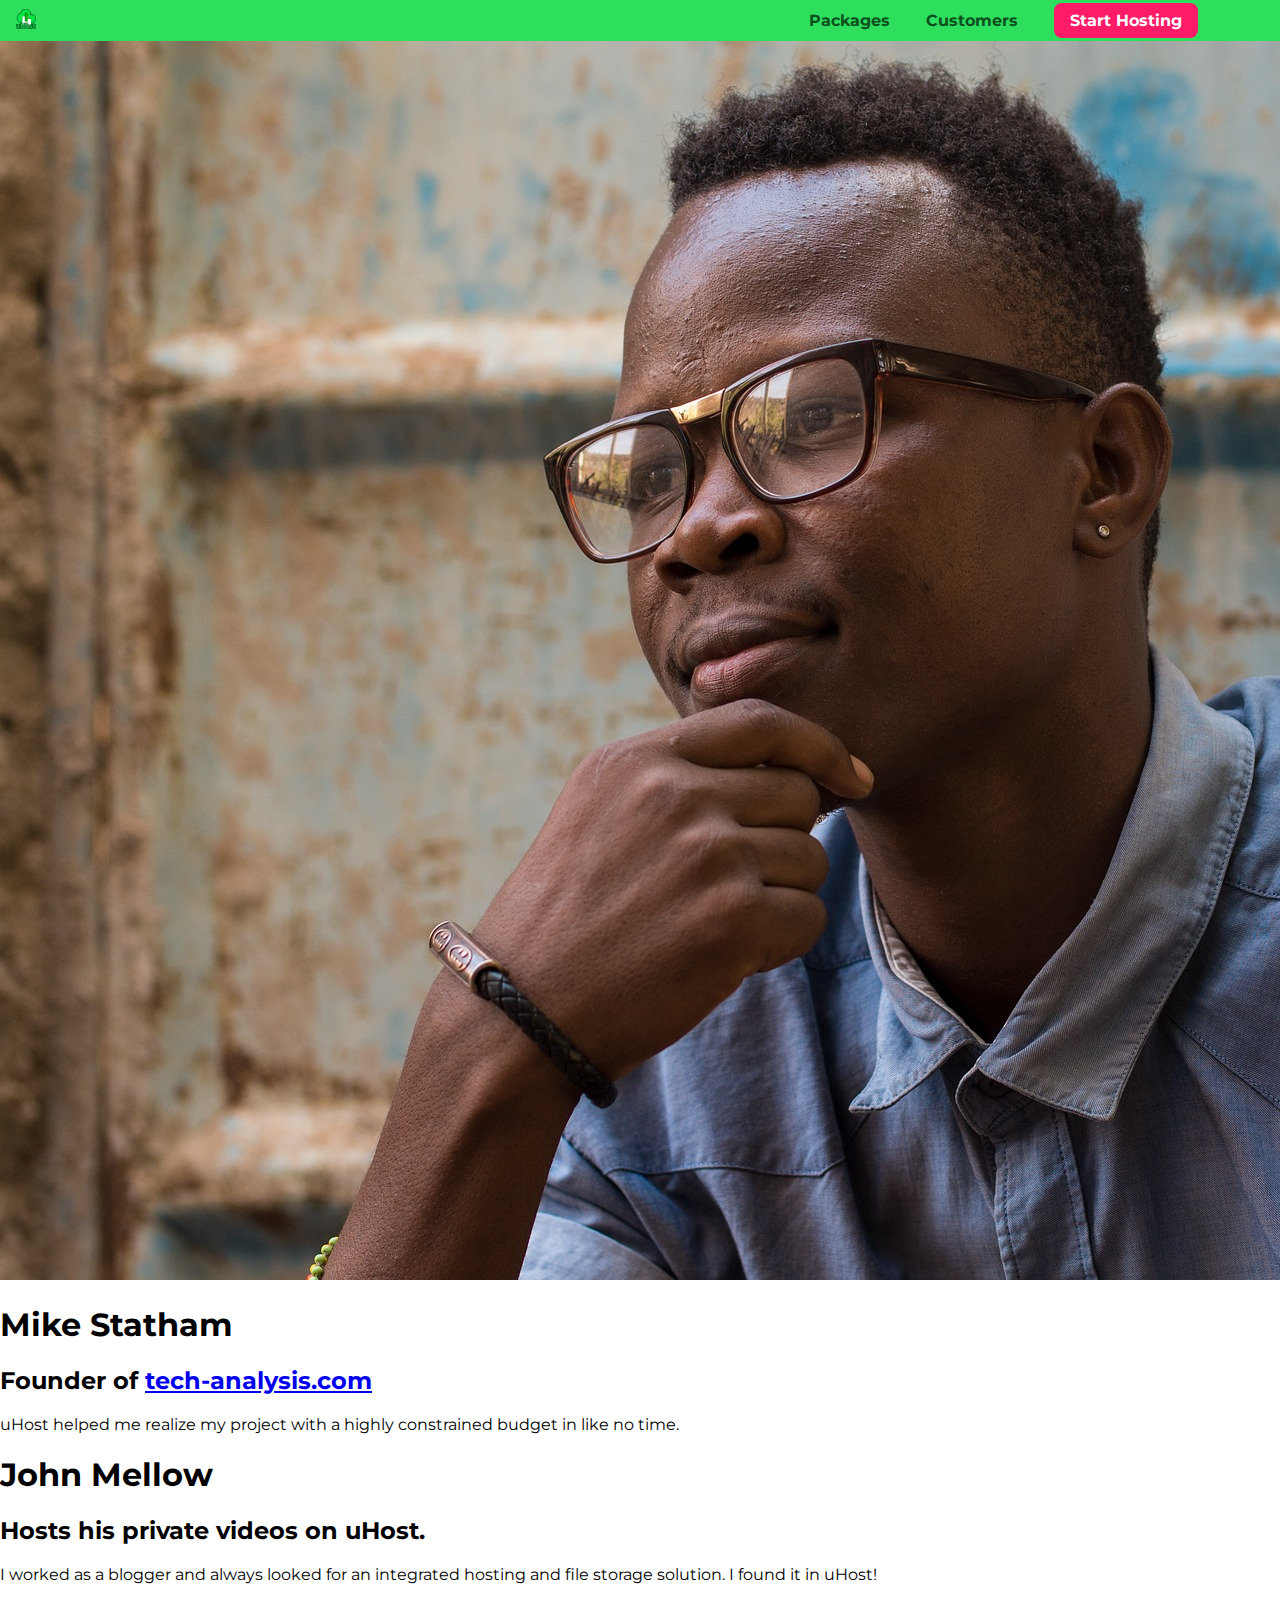
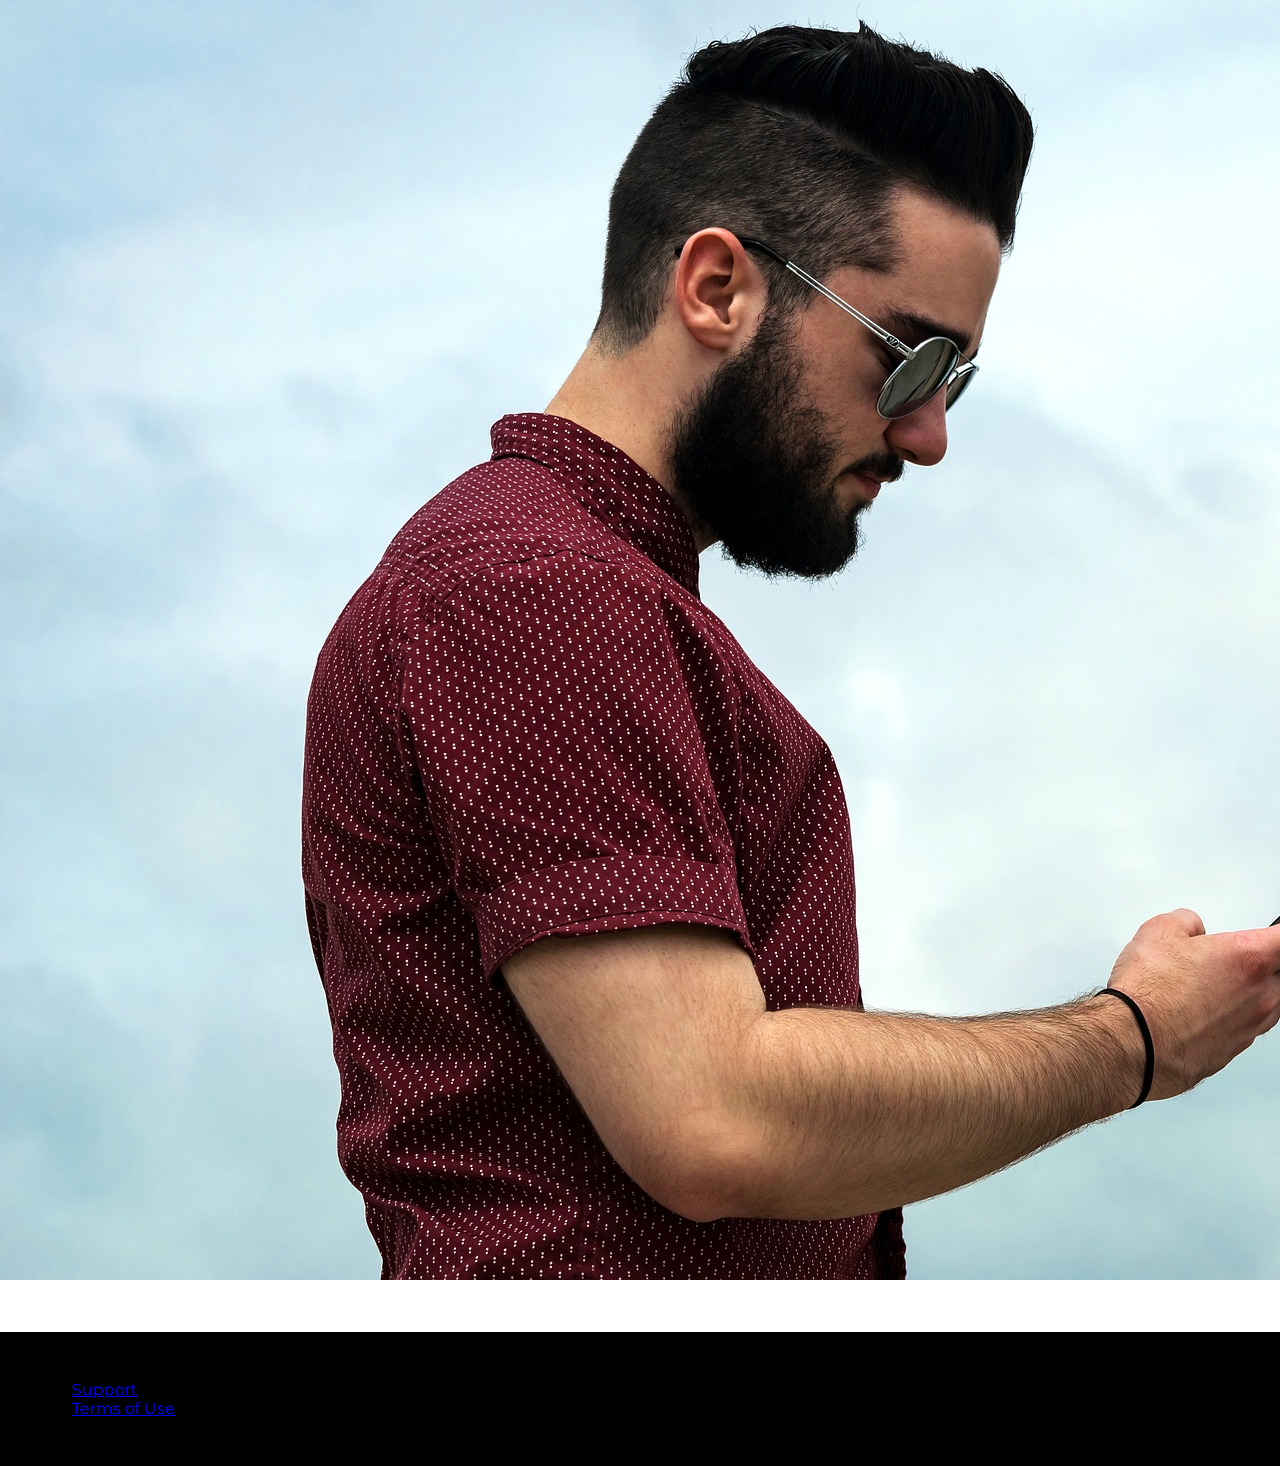
==== customers/index.html @ 660d281b "Adding the Customers Page to our Website" ====
<!DOCTYPE html>
<html lang="en">
  <head>
    <meta charset="UTF-8" />
    <meta name="viewport" content="width=device-width, initial-scale=1.0" />
    <meta http-equiv="X-UA-Compatible" content="ie=edge" />
    <title>uHost Customers</title>
    <link rel="shortcut icon" href="../favicon.png" />
    <link
      href="https://fonts.googleapis.com/css?family=Anton|Montserrat:400,700"
      rel="stylesheet"
    />
    <link rel="stylesheet" href="../shared.css" />
    <link rel="stylesheet" href="customers.css" />
  </head>

  <body>
    <header class="main-header">
      <div>
        <a href="../index.html" class="main-header__brand">
          <img src="../images/uhost-icon.png" alt="uHost" />
        </a>
      </div>
      <nav class="main-nav">
        <ul class="main-nav__items">
          <li class="main-nav__item">
            <a href="../packages/index.html">Packages</a>
          </li>
          <li class="main-nav__item">
            <a href="index.html">Customers</a>
          </li>
          <li class="main-nav__item main-nav__item--cta">
            <a href="../start-hosting/index.html">Start Hosting</a>
          </li>
        </ul>
      </nav>
    </header>
    <main>
      <div>
        <div class="testimonial" id="customer-1">
          <div class="testimonial__image-container">
            <img
              src="../images/customer-1.jpg"
              alt="Mike Statham - Customer"
              class="testimonial__image"
            />
          </div>
          <div class="testimonial__info">
            <h1 class="testimonial__name">Mike Statham</h1>
            <h2 class="testimonial__subtitle">
              Founder of
              <a href="tech-analysis.com">tech-analysis.com</a>
            </h2>
            <p class="testimonial__text">
              uHost helped me realize my project with a highly constrained
              budget in like no time.
            </p>
          </div>
        </div>
        <div class="testimonial" id="customer-2">
          <div class="testimonial__info">
            <h1 class="testimonial__name">John Mellow</h1>
            <h2 class="testimonial__subtitle">
              Hosts his private videos on uHost.
            </h2>
            <p class="testimonial__text">
              I worked as a blogger and always looked for an integrated hosting
              and file storage solution. I found it in uHost!
            </p>
          </div>
          <div class="testimonial__image-container">
            <img
              src="../images/customer-2.jpg"
              alt="John Mellow - Customer"
              class="testimonial__image"
            />
          </div>
        </div>
      </div>
    </main>
    <footer class="main-footer">
      <nav>
        <ul>
          <li>
            <a href="#">Support</a>
          </li>
          <li>
            <a href="#">Terms of Use</a>
          </li>
        </ul>
      </nav>
    </footer>
  </body>
</html>
---- shared.css ----
* {
  box-sizing: border-box;
}

body {
  font-family: 'Montserrat', sans-serif;
  margin: 0;
}
.main-header {
  width: 100%;
  background-color: #2ddf5c;
  padding: 8px 16px;
  position: fixed;
  top: 0;
  left: 0;
  z-index: 1;
}

.main-header > div {
  display: inline-block;
  vertical-align: middle;
}

.main-header__brand {
  color: #0e4f1f;
  text-decoration: none;
  font-weight: bold;
  font-size: 22px;
  height: 20px;
  display: inline-block;
}

.main-header__brand img {
  height: 100%;
}

.main-nav {
  display: inline-block;
  text-align: right;
  width: calc(100% - 74px);
  vertical-align: middle;
}

.main-nav__items {
  margin: 0;
  padding: 0;
  list-style: none;
}

.main-nav__item {
  display: inline-block;
  margin: 0 16px;
}

.main-nav__item a {
  text-decoration: none;
  color: #0e4f1f;
  font-weight: bold;
  padding: 3px 0;
}

.main-nav__item a:active,
.main-nav__item a:hover {
  color: white;
  border-bottom: 5px solid white;
}

.main-nav__item--cta a {
  color: white;
  background-color: #ff1b68;
  padding: 8px 16px;
  border-radius: 8px;
}

.main-nav__item--cta a:hover,
.main-nav__item--cta a:hover {
  color: #ff1b68;
  background: white;
  border: none;
}

.main-footer {
  background-color: black;
  padding: 32px;
  margin-top: 48px;
}

.main-footer__links {
  list-style: none;
  margin: 0;
  padding: 0;
  text-align: center;
}

.main-footer__link {
  display: inline-block;
  margin: 0 16px;
}

.main-footer__link a {
  color: white;
  text-decoration: none;
}

.main-footer__link a:hover,
.main-footer__link a:active {
  color: #ccc;
}

.button {
  background-color: #0e4f1f;
  color: white;
  font: inherit;
  border: 1.5px solid #0e4f1f;
  padding: 8px;
  border-radius: 8px;
  font-weight: bold;
  cursor: pointer;
}

.button:hover,
.button:active {
  background: white;
  color: #0e4f1f;
}

.button:focus {
  outline: none;
}
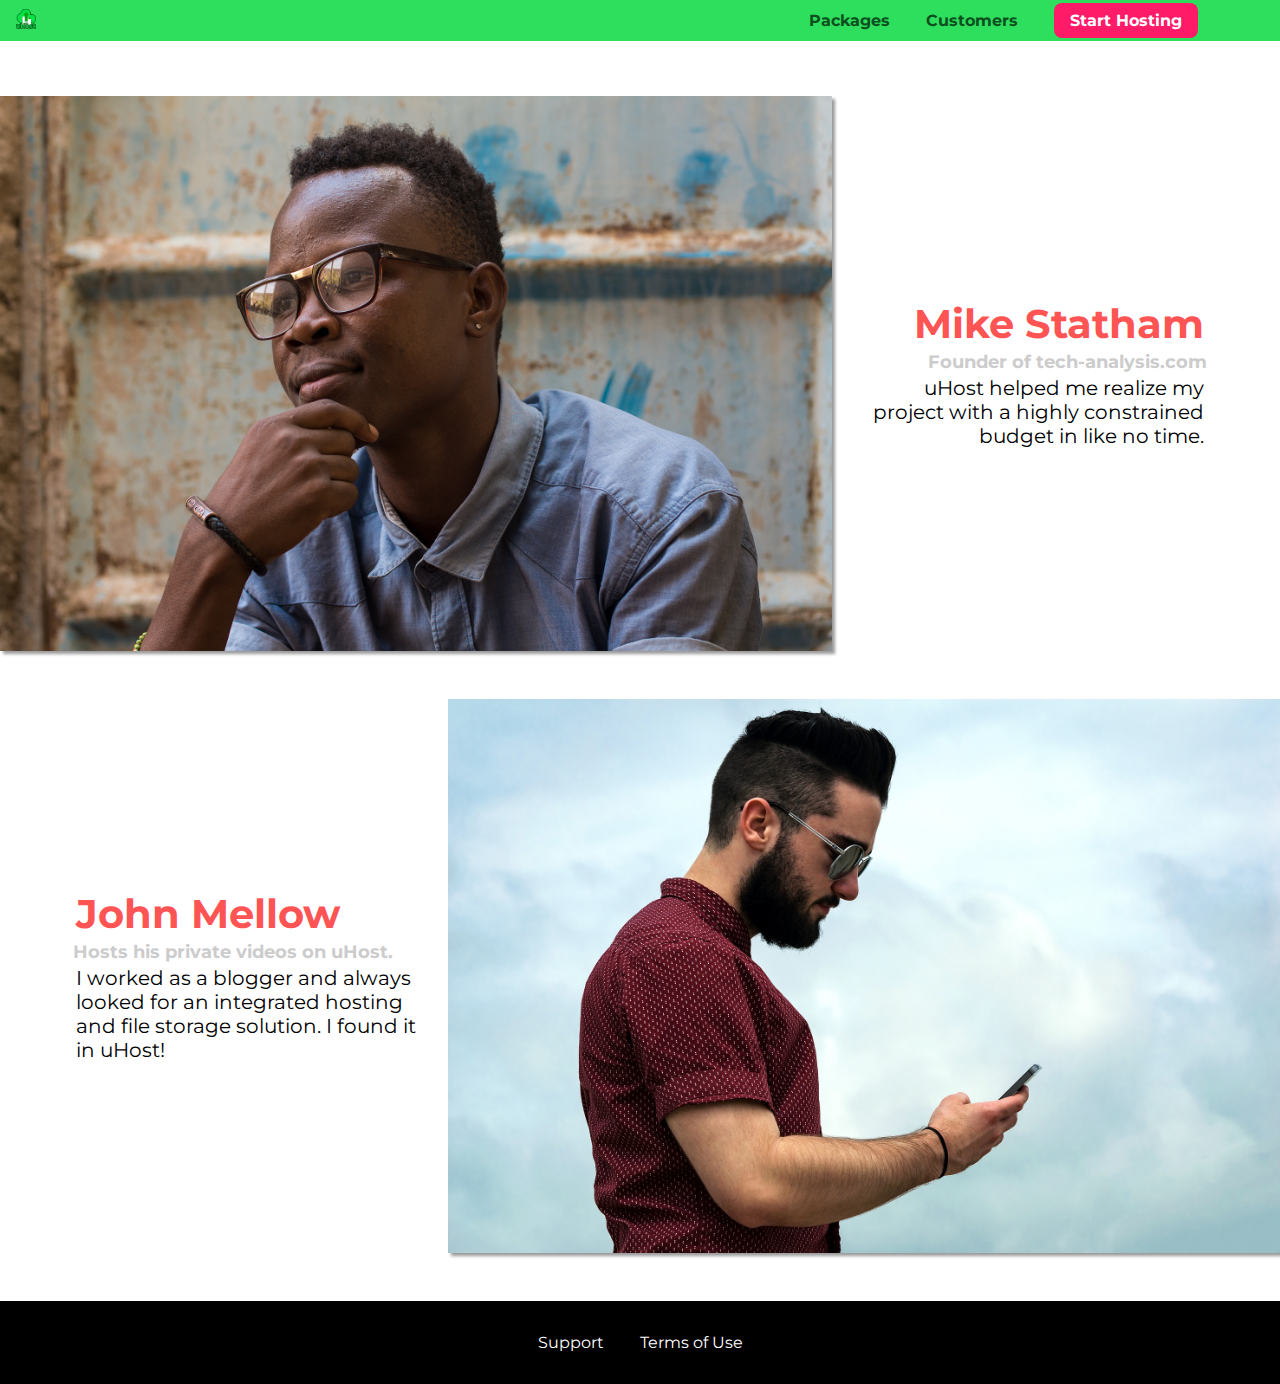
==== commit 14a5bd0d: "Working on the Image Layout" ====
--- a/customers/index.html
+++ b/customers/index.html
@@ -80,11 +80,11 @@
     </main>
     <footer class="main-footer">
       <nav>
-        <ul>
-          <li>
+        <ul class="main-footer__links">
+          <li class="main-footer__link">
             <a href="#">Support</a>
           </li>
-          <li>
+          <li class="main-footer__link">
             <a href="#">Terms of Use</a>
           </li>
         </ul>
--- a/customers/customers.css
+++ b/customers/customers.css
@@ -0,0 +1,66 @@
+.testimonial {
+  font-size: 20px;
+  margin: 48px 0;
+}
+
+.testimonial__list {
+  width: 80%;
+  margin: auto;
+}
+
+.testimonial:first-of-type {
+  margin-top: 96px;
+}
+
+.testimonial__image-container {
+  width: 65%;
+  display: inline-block;
+  vertical-align: middle;
+  box-shadow: 3px 3px 3px rgba(0,0,0,0.4);
+}
+
+.testimonial__image {
+    width: 100%;
+    vertical-align: top;
+}
+
+.testimonial__info {
+  text-align: right;
+  padding: 14px;
+  display: inline-block;
+  vertical-align: middle;
+  width: 30%;
+}
+
+#customer-2.testimonial {
+  text-align: right;
+}
+
+#customer-2 .testimonial__info {
+  text-align: left;
+}
+
+.testimonial__name {
+  margin: 3px;
+  color: #ff5454;
+}
+
+.testimonial__subtitle {
+  margin: 0;
+  font-size: 18px;
+  color: #ccc;
+}
+
+.testimonial__subtitle a {
+  color: inherit;
+  text-decoration: none;
+}
+
+.testimonial__subtitle a:hover,
+.testimonial__subtitle a:active {
+  color: #7a7a7a;
+}
+
+.testimonial__text {
+  margin: 3px;
+}
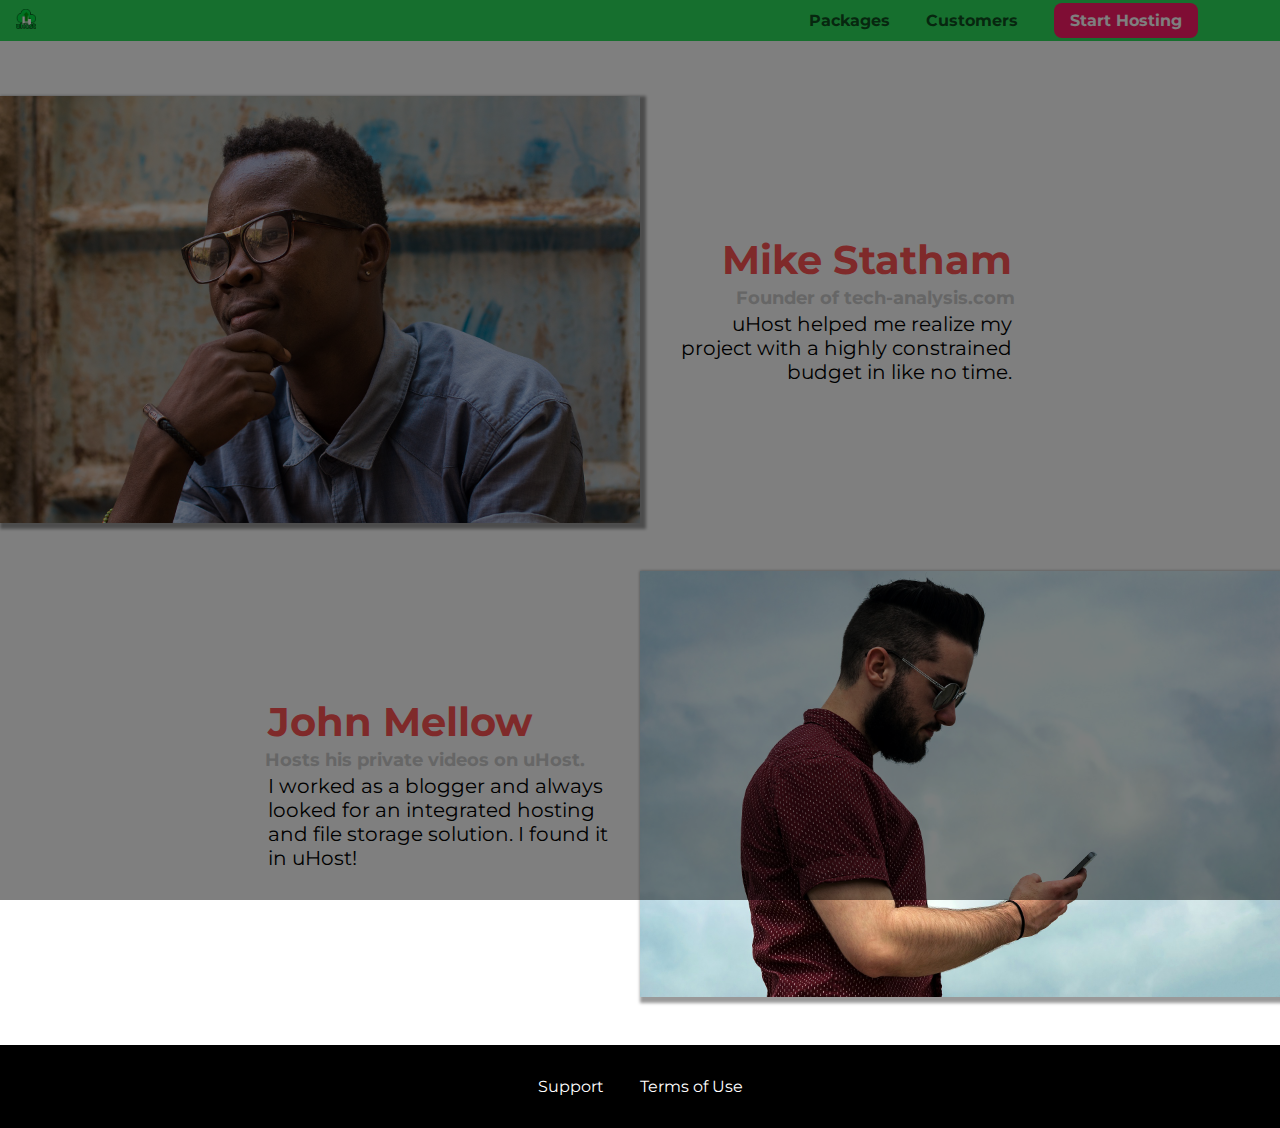
==== commit 269e9068: "Adding a backdrop" ====
--- a/customers/index.html
+++ b/customers/index.html
@@ -15,6 +15,7 @@
   </head>
 
   <body>
+    <div class="backdrop"></div>
     <header class="main-header">
       <div>
         <a href="../index.html" class="main-header__brand">
--- a/shared.css
+++ b/shared.css
@@ -6,6 +6,17 @@
   font-family: 'Montserrat', sans-serif;
   margin: 0;
 }
+
+.backdrop {
+  position: fixed;
+  top: 0;
+  left: 0;
+  z-index: 100;
+  width: 100%;
+  height: 100%;
+  background: rgba(0, 0, 0, 0.5);
+}
+
 .main-header {
   width: 100%;
   background-color: #2ddf5c;
--- a/customers/customers.css
+++ b/customers/customers.css
@@ -13,10 +13,10 @@
 }
 
 .testimonial__image-container {
-  width: 65%;
+  width: 50%;
   display: inline-block;
   vertical-align: middle;
-  box-shadow: 3px 3px 3px rgba(0,0,0,0.4);
+  box-shadow: 3px 3px 3px 3px rgba(0,0,0,0.4);
 }
 
 .testimonial__image {
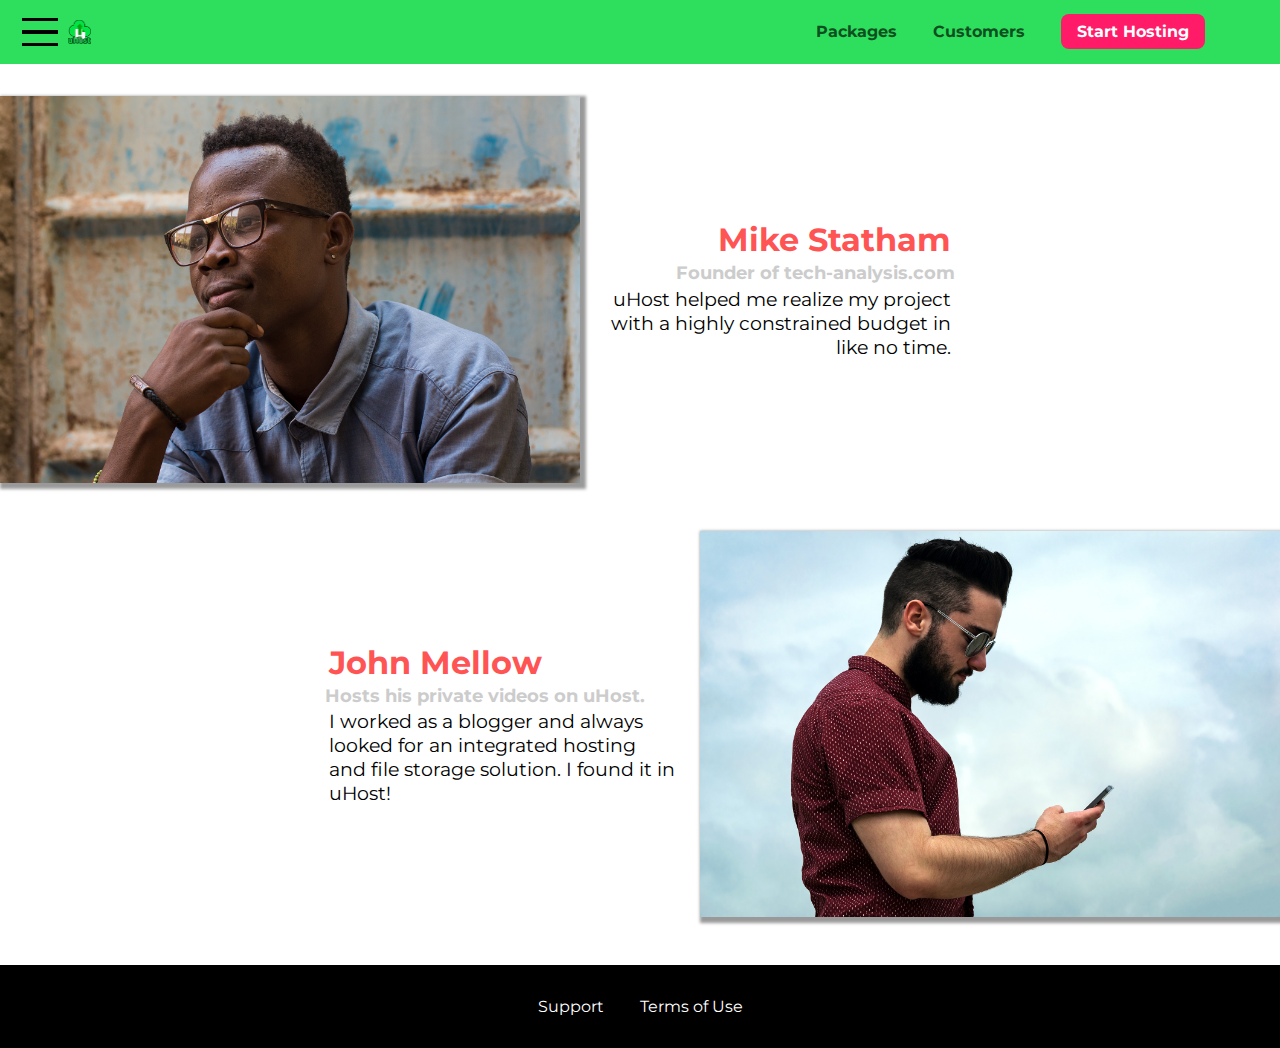
==== commit 4ceacc7d: "Cleaning Up our Code" ====
--- a/customers/index.html
+++ b/customers/index.html
@@ -18,6 +18,11 @@
     <div class="backdrop"></div>
     <header class="main-header">
       <div>
+        <button class="toggle-button">
+          <span class="toggle-button__bar"></span>
+          <span class="toggle-button__bar"></span>
+          <span class="toggle-button__bar"></span>
+        </button>
         <a href="../index.html" class="main-header__brand">
           <img src="../images/uhost-icon.png" alt="uHost" />
         </a>
@@ -36,6 +41,19 @@
         </ul>
       </nav>
     </header>
+    <nav class="mobile-nav">
+      <ul class="mobile-nav__items">
+        <li class="mobile-nav__item">
+          <a href="../packages/">Packages</a>
+        </li>
+        <li class="mobile-nav__item">
+          <a href="index.html">Customers</a>
+        </li>
+        <li class="mobile-nav__item mobile-nav__item--cta">
+          <a href="../start-hosting/index.html">Start Hosting</a>
+        </li>
+      </ul>
+    </nav>
     <main>
       <div>
         <div class="testimonial" id="customer-1">
@@ -91,5 +109,6 @@
         </ul>
       </nav>
     </footer>
+    <script src="../shared.js"></script>
   </body>
 </html>
--- a/shared.css
+++ b/shared.css
@@ -5,50 +5,82 @@
 body {
   font-family: 'Montserrat', sans-serif;
   margin: 0;
+  /* overflow-x: hidden;
+    overflow-y: hidden; */
+}
+
+body::-webkit-scrollbar {
+  width: 0;
 }
 
 .backdrop {
+  position: fixed;
+  display: none;
+  top: 0;
+  left: 0;
+  z-index: 100;
+  width: 100vw;
+  height: 100vh;
+  background: rgba(0, 0, 0, 0.5);
+}
+
+.main-header {
+  width: 100%;
   position: fixed;
   top: 0;
   left: 0;
-  z-index: 100;
+  background: #2ddf5c;
+  padding: 0.5rem 1rem;
+  z-index: 1;
+}
+
+.main-header > div {
+  display: inline-block;
+  vertical-align: middle;
+}
+
+.toggle-button {
+  width: 3rem;
+  background: transparent;
+  border: none;
+  cursor: pointer;
+  padding-top: 0;
+  padding-bottom: 0;
+  vertical-align: middle;
+}
+
+.toggle-button:focus {
+  outline: none;
+}
+
+.toggle-button__bar {
   width: 100%;
-  height: 100%;
-  background: rgba(0, 0, 0, 0.5);
-}
-
-.main-header {
-  width: 100%;
-  background-color: #2ddf5c;
-  padding: 8px 16px;
-  position: fixed;
-  top: 0;
-  left: 0;
-  z-index: 1;
-}
-
-.main-header > div {
-  display: inline-block;
-  vertical-align: middle;
+  height: 0.2rem;
+  background: black;
+  display: block;
+  margin: 0.6rem 0;
 }
 
 .main-header__brand {
   color: #0e4f1f;
   text-decoration: none;
   font-weight: bold;
-  font-size: 22px;
-  height: 20px;
-  display: inline-block;
+  font-size: 1.5rem;
+  height: 1.5rem;
+  /* width: 20px; */
+  display: inline-block;
+  vertical-align: middle;
 }
 
 .main-header__brand img {
   height: 100%;
+  /* width: 100%; */
 }
 
 .main-nav {
   display: inline-block;
   text-align: right;
-  width: calc(100% - 74px);
+  width: calc(100% - 122px);
   vertical-align: middle;
 }
 
@@ -60,40 +92,44 @@
 
 .main-nav__item {
   display: inline-block;
-  margin: 0 16px;
-}
-
-.main-nav__item a {
+  margin: 0 1rem;
+}
+
+.main-nav__item a,
+.mobile-nav__item a {
   text-decoration: none;
   color: #0e4f1f;
   font-weight: bold;
-  padding: 3px 0;
-}
-
-.main-nav__item a:active,
-.main-nav__item a:hover {
+  padding: 0.2rem 0;
+}
+
+.main-nav__item a:hover,
+.main-nav__item a:active {
   color: white;
   border-bottom: 5px solid white;
 }
 
-.main-nav__item--cta a {
-  color: white;
-  background-color: #ff1b68;
-  padding: 8px 16px;
+.main-nav__item--cta a,
+.mobile-nav__item--cta a {
+  color: white;
+  background: #ff1b68;
+  padding: 0.5rem 1rem;
   border-radius: 8px;
 }
 
 .main-nav__item--cta a:hover,
-.main-nav__item--cta a:hover {
+.main-nav__item--cta a:active,
+.mobile-nav__item--cta a:hover,
+.mobile-nav__item--cta a:active {
   color: #ff1b68;
   background: white;
   border: none;
 }
 
 .main-footer {
-  background-color: black;
-  padding: 32px;
-  margin-top: 48px;
+  background: black;
+  padding: 2rem;
+  margin-top: 3rem;
 }
 
 .main-footer__links {
@@ -105,7 +141,7 @@
 
 .main-footer__link {
   display: inline-block;
-  margin: 0 16px;
+  margin: 0 1rem;
 }
 
 .main-footer__link a {
@@ -118,12 +154,40 @@
   color: #ccc;
 }
 
+.mobile-nav {
+  display: none;
+  position: fixed;
+  z-index: 101;
+  top: 0;
+  left: 0;
+  background: white;
+  width: 80%;
+  height: 100vh;
+}
+
+.mobile-nav__items {
+  width: 90%;
+  height: 100%;
+  list-style: none;
+  margin: 10% auto;
+  padding: 0;
+  text-align: center;
+}
+
+.mobile-nav__item {
+  margin: 1rem 0;
+}
+
+.mobile-nav__item a {
+  font-size: 1.5rem;
+}
+
 .button {
-  background-color: #0e4f1f;
+  background: #0e4f1f;
   color: white;
   font: inherit;
   border: 1.5px solid #0e4f1f;
-  padding: 8px;
+  padding: 0.5rem;
   border-radius: 8px;
   font-weight: bold;
   cursor: pointer;
@@ -138,3 +202,7 @@
 .button:focus {
   outline: none;
 }
+
+.open {
+  display: block !important;
+}
--- a/customers/customers.css
+++ b/customers/customers.css
@@ -1,6 +1,6 @@
 .testimonial {
-  font-size: 20px;
-  margin: 48px 0;
+  font-size: 1.2rem;
+  margin: 3rem 0;
 }
 
 .testimonial__list {
@@ -9,11 +9,12 @@
 }
 
 .testimonial:first-of-type {
-  margin-top: 96px;
+  margin-top: 6rem;
 }
 
 .testimonial__image-container {
-  width: 50%;
+  width: 65%;
+  max-width: 580px;
   display: inline-block;
   vertical-align: middle;
   box-shadow: 3px 3px 3px 3px rgba(0,0,0,0.4);
@@ -26,7 +27,7 @@
 
 .testimonial__info {
   text-align: right;
-  padding: 14px;
+  padding: 0.9rem;
   display: inline-block;
   vertical-align: middle;
   width: 30%;
@@ -41,13 +42,14 @@
 }
 
 .testimonial__name {
-  margin: 3px;
+  margin: 0.2rem;
   color: #ff5454;
+  font-size: 2rem;
 }
 
 .testimonial__subtitle {
   margin: 0;
-  font-size: 18px;
+  font-size: 1.1rem;
   color: #ccc;
 }
 
@@ -62,5 +64,5 @@
 }
 
 .testimonial__text {
-  margin: 3px;
+  margin: 0.2rem;
 }
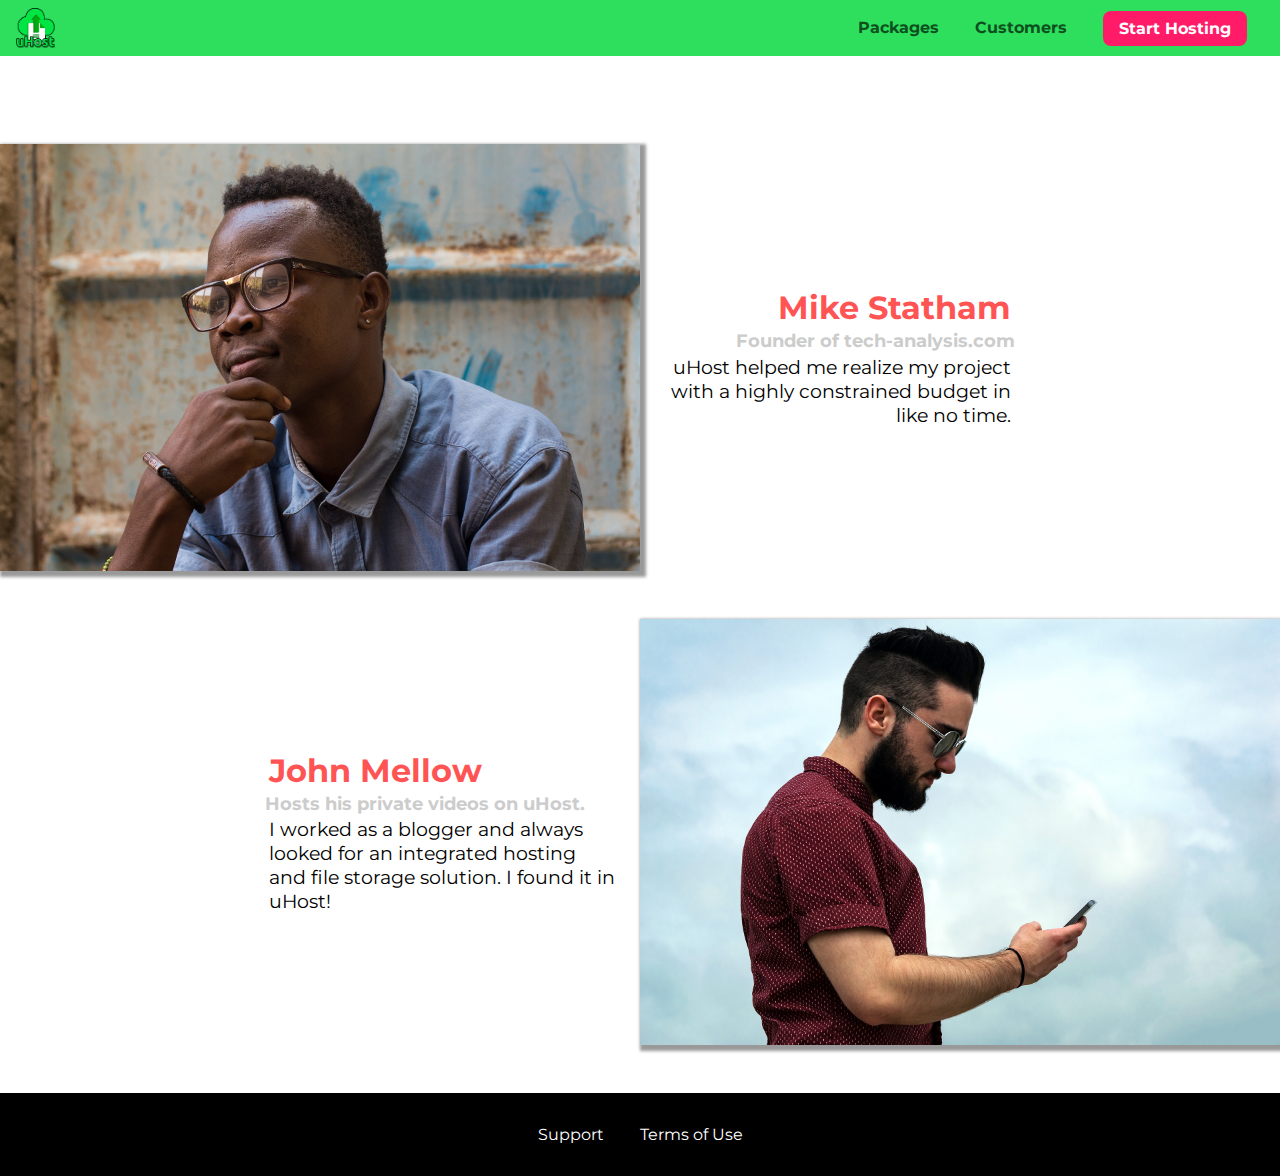
==== commit f9bbb70c: "Working with Google Fonts" ====
--- a/customers/index.html
+++ b/customers/index.html
@@ -5,11 +5,7 @@
     <meta name="viewport" content="width=device-width, initial-scale=1.0" />
     <meta http-equiv="X-UA-Compatible" content="ie=edge" />
     <title>uHost Customers</title>
-    <link rel="shortcut icon" href="../favicon.png" />
-    <link
-      href="https://fonts.googleapis.com/css?family=Anton|Montserrat:400,700"
-      rel="stylesheet"
-    />
+    <link rel="shortcut icon" href="../favicon.png" />    
     <link rel="stylesheet" href="../shared.css" />
     <link rel="stylesheet" href="customers.css" />
   </head>
--- a/shared.css
+++ b/shared.css
@@ -1,5 +1,18 @@
+@import url('https://fonts.googleapis.com/css2?family=Roboto&display=swap');
+@import url('https://fonts.googleapis.com/css2?family=Anton&display=swap');
+@import url('https://fonts.googleapis.com/css2?family=Montserrat:wght@400;700&display=swap');
+
 * {
   box-sizing: border-box;
+}
+
+html {
+  width: 100%;
+}
+
+html::-webkit-scrollbar {
+  display: none;
+  width: 0;
 }
 
 body {
@@ -11,6 +24,11 @@
 
 body::-webkit-scrollbar {
   width: 0;
+}
+
+main {
+  min-height: calc(100vh - 3.5rem - 8rem);
+  margin-top: 3.5rem;
 }
 
 .backdrop {
@@ -65,8 +83,7 @@
   color: #0e4f1f;
   text-decoration: none;
   font-weight: bold;
-  font-size: 1.5rem;
-  height: 1.5rem;
+  height: 2.5rem;
   /* width: 20px; */
   display: inline-block;
   vertical-align: middle;
@@ -78,10 +95,7 @@
 }
 
 .main-nav {
-  display: inline-block;
-  text-align: right;
-  width: calc(100% - 122px);
-  vertical-align: middle;
+  display: none;
 }
 
 .main-nav__items {
@@ -126,6 +140,19 @@
   border: none;
 }
 
+@media (min-width: 40rem) {
+  .toggle-button {
+    display: none;
+  }
+
+  .main-nav {
+    display: inline-block;
+    text-align: right;
+    width: calc(100% - 44px);
+    vertical-align: middle;
+  }
+}
+
 .main-footer {
   background: black;
   padding: 2rem;
@@ -140,8 +167,8 @@
 }
 
 .main-footer__link {
-  display: inline-block;
-  margin: 0 1rem;
+  display: block;
+  margin: 1rem 0;
 }
 
 .main-footer__link a {
@@ -203,6 +230,20 @@
   outline: none;
 }
 
+.button[disabled] {
+  cursor: not-allowed;
+  border: rgb(201, 186, 186);
+  background-color: #ccc;
+  color: rgb(201, 186, 186);
+}
+
 .open {
   display: block !important;
 }
+
+@media (min-width: 40rem) {
+  .main-footer__link {
+    display: inline-block;
+    margin: 0 1rem;
+  }
+}
--- a/customers/customers.css
+++ b/customers/customers.css
@@ -1,22 +1,19 @@
+main {
+  padding-top: 2.5rem;
+}
+
 .testimonial {
   font-size: 1.2rem;
-  margin: 3rem 0;
 }
 
-.testimonial__list {
+/* .testimonial__list {
   width: 80%;
   margin: auto;
-}
-
-.testimonial:first-of-type {
-  margin-top: 6rem;
-}
+} */
 
 .testimonial__image-container {
-  width: 65%;
-  max-width: 580px;
-  display: inline-block;
-  vertical-align: middle;
+  width: 100%;
+  max-width: 40rem;
   box-shadow: 3px 3px 3px 3px rgba(0,0,0,0.4);
 }
 
@@ -28,9 +25,6 @@
 .testimonial__info {
   text-align: right;
   padding: 0.9rem;
-  display: inline-block;
-  vertical-align: middle;
-  width: 30%;
 }
 
 #customer-2.testimonial {
@@ -66,3 +60,23 @@
 .testimonial__text {
   margin: 0.2rem;
 }
+
+@media (min-width: 40rem) {
+  .testimonial {
+    margin: 3rem auto;
+    max-width: 1500px;
+  }
+
+  .testimonial__image-container {    
+    display: inline-block;
+    vertical-align: middle;
+    width: 66%;
+  }
+
+  .testimonial__info {
+    display: inline-block;
+    vertical-align: middle;
+    width: 30%;
+  }
+
+}
